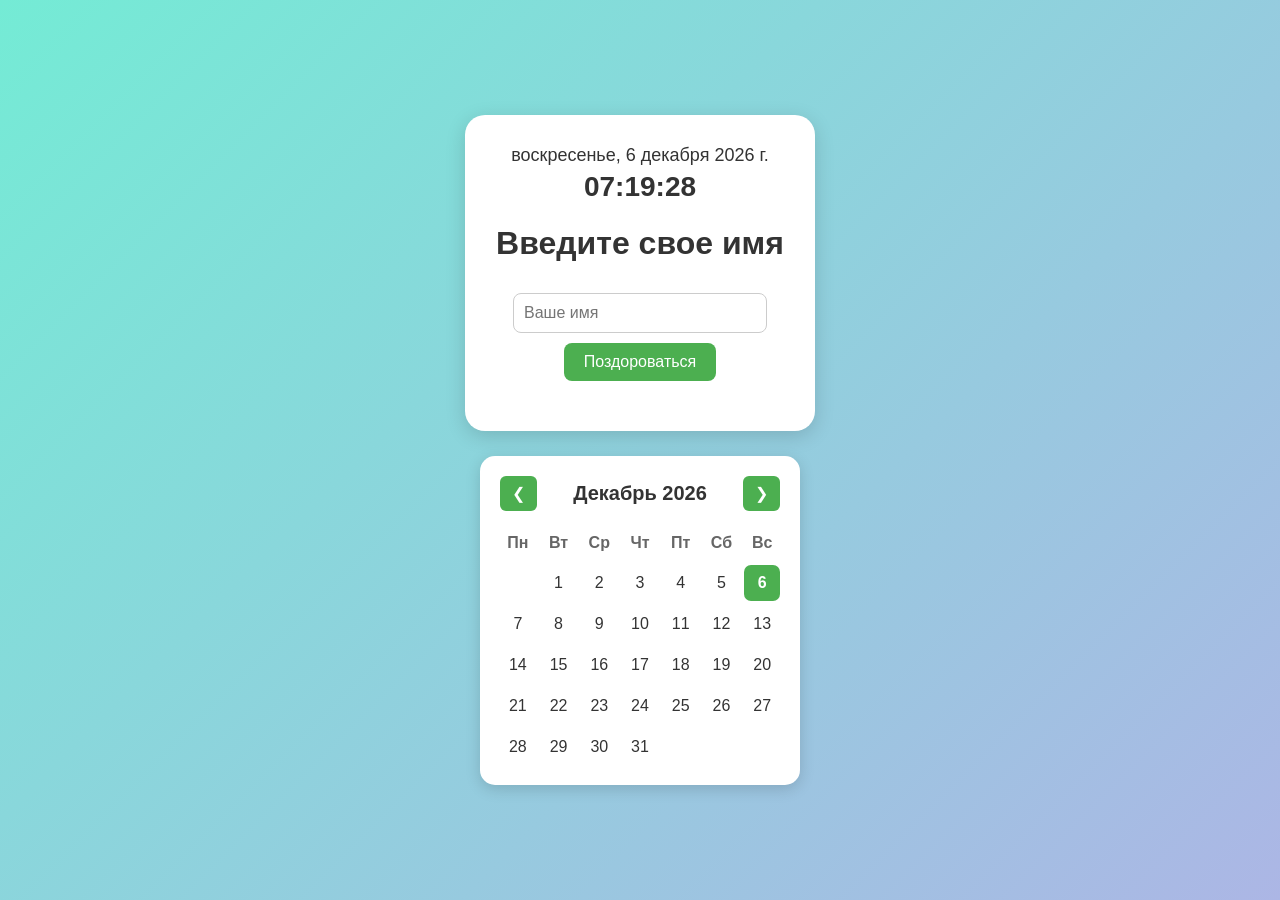
==== index.html @ 7d8c1775 "Add calendar" ====
<!DOCTYPE html>
<html lang="ru">
<head>
    <meta charset="UTF-8">
    <meta name="viewport" content="width=device-width, initial-scale=1.0">
    <title>Моя страница</title>

    <style>
        body {
            margin: 0;
            min-height: 100vh;
            display: flex;
            flex-direction: column;
            justify-content: center;
            align-items: center;
            font-family: Arial, sans-serif;
            background: linear-gradient(135deg, #74ebd5, #ACB6E5);
            color: #333;
            padding: 20px;
            box-sizing: border-box;
        }

        .container {
            text-align: center;
            background: white;
            padding: 30px;
            border-radius: 20px;
            box-shadow: 0 5px 20px rgba(0, 0, 0, 0.15);
            width: 350px;
            max-width: 100%;
            box-sizing: border-box;
        }

        h1 {
            color: #333;
        }

        input {
            padding: 10px;
            font-size: 16px;
            border: 1px solid #ccc;
            border-radius: 8px;
            margin: 10px 0;
            width: 80%;
        }

        button {
            padding: 10px 20px;
            font-size: 16px;
            background: #4CAF50;
            color: white;
            border: none;
            border-radius: 8px;
            cursor: pointer;
        }

        button:hover {
            background: #45a049;
        }

        #greeting {
            margin-top: 20px;
            font-size: 22px;
            color: #4CAF50;
        }

        #date {
            font-size: 18px;
            margin-bottom: 5px;
        }

        #time {
            font-size: 28px;
            font-weight: bold;
            margin-bottom: 20px;
        }

        .calendar {
            background: white;
            color: #333;
            padding: 20px;
            border-radius: 15px;
            width: 320px;
            max-width: 100%;
            box-shadow: 0 4px 15px rgba(0, 0, 0, 0.15);
            margin-top: 25px;
            box-sizing: border-box;
        }

        .calendar-header {
            display: flex;
            justify-content: space-between;
            align-items: center;
            margin-bottom: 15px;
        }

        .calendar-header h2 {
            font-size: 20px;
            margin: 0;
            text-transform: capitalize;
        }

        .calendar-header button {
            background: #4CAF50;
            color: white;
            border: none;
            padding: 8px 12px;
            border-radius: 6px;
            cursor: pointer;
        }

        .calendar-grid {
            display: grid;
            grid-template-columns: repeat(7, 1fr);
            gap: 5px;
            text-align: center;
        }

        .calendar-day {
            padding: 9px 0;
            border-radius: 7px;
        }

        .calendar-weekday {
            font-weight: bold;
            color: #666;
            padding: 8px 0;
        }

        .today {
            background: #4CAF50;
            color: white;
            font-weight: bold;
        }
    </style>
</head>

<body>
    <div class="container">

        <div id="date"></div>
        <div id="time"></div>

        <h1>Введите свое имя</h1>

        <input
            type="text"
            id="nameInput"
            placeholder="Ваше имя"
        >
        
        <br>
        
        <button onclick="sayHello()">
            Поздороваться
        </button>

        <div id="greeting"></div>

    </div>

    <!-- Календарь -->

    <div class="calendar">

        <div class="calendar-header">

            <button onclick="changeMonth(-1)">
                ❮
            </button>

            <h2 id="monthYear"></h2>

            <button onclick="changeMonth(1)">
                ❯
            </button>

        </div>

        <div class="calendar-grid" id="calendar"></div>

    </div>

    <script>
        // Приветствие пользователя
        function sayHello() {
            const name = document.getElementById("nameInput").value;

            if (name.trim() === "") {
                document.getElementById("greeting").textContent =
                    "Пожалуйста, введите свое имя!";
            } else {
                document.getElementById("greeting").textContent =
                    "Привет, " + name + "!";
            }
        }
        // Обновление даты и времени
        function updateDateTime() {
            const now = new Date();

            const date = now.toLocaleDateString("ru-RU", {
                weekday: "long",
                year: "numeric",
                month: "long",
                day: "numeric"
            });

            const time = now.toLocaleTimeString("ru-RU", {
                hour: "2-digit",
                minute: "2-digit",
                second: "2-digit"
            });

            document.getElementById("date").textContent = date;
            document.getElementById("time").textContent = time;
        }

        updateDateTime();
        setInterval(updateDateTime, 1000);

        // Календарь

        let currentMonth = new Date().getMonth();
        let currentYear = new Date().getFullYear();

        function renderCalendar() {
            const calendar = document.getElementById("calendar");
            const monthYear = document.getElementById("monthYear");
            calendar.innerHTML = "";
            const monthNames = [
                "Январь", "Февраль", "Март", "Апрель",
                "Май", "Июнь", "Июль", "Август",
                "Сентябрь", "Октябрь", "Ноябрь", "Декабрь"
            ];
            monthYear.textContent =
                `${monthNames[currentMonth]} ${currentYear}`;
            const weekdays = [
                "Пн", "Вт", "Ср", "Чт", "Пт", "Сб", "Вс"
            ];
            weekdays.forEach(day => {
                const element = document.createElement("div");
                element.textContent = day;
                element.className = "calendar-weekday";
                calendar.appendChild(element);
            });
            const firstDay = new Date(
                currentYear,
                currentMonth,
                1
            );
            const daysInMonth = new Date(
                currentYear,
                currentMonth + 1,
                0
            ).getDate();
            const startDay = (firstDay.getDay() + 6) % 7;
            
            for (let i = 0; i < startDay; i++) {

                calendar.appendChild(
                    document.createElement("div")
                );

            }
            const today = new Date();
            for (let day = 1; day <= daysInMonth; day++) {
                const element = document.createElement("div");
                element.textContent = day;
                element.className = "calendar-day";
                if (
                    day === today.getDate() &&
                    currentMonth === today.getMonth() &&
                    currentYear === today.getFullYear()
                ) {
                    element.classList.add("today");
                }
                calendar.appendChild(element);
            }
        }
        function changeMonth(direction) {
            currentMonth += direction;
            if (currentMonth > 11) {
                currentMonth = 0;
                currentYear++;
            }
            if (currentMonth < 0) {

                currentMonth = 11;
                currentYear--;
            }
            renderCalendar();
        }
        renderCalendar();
    </script>
</body>
</html>
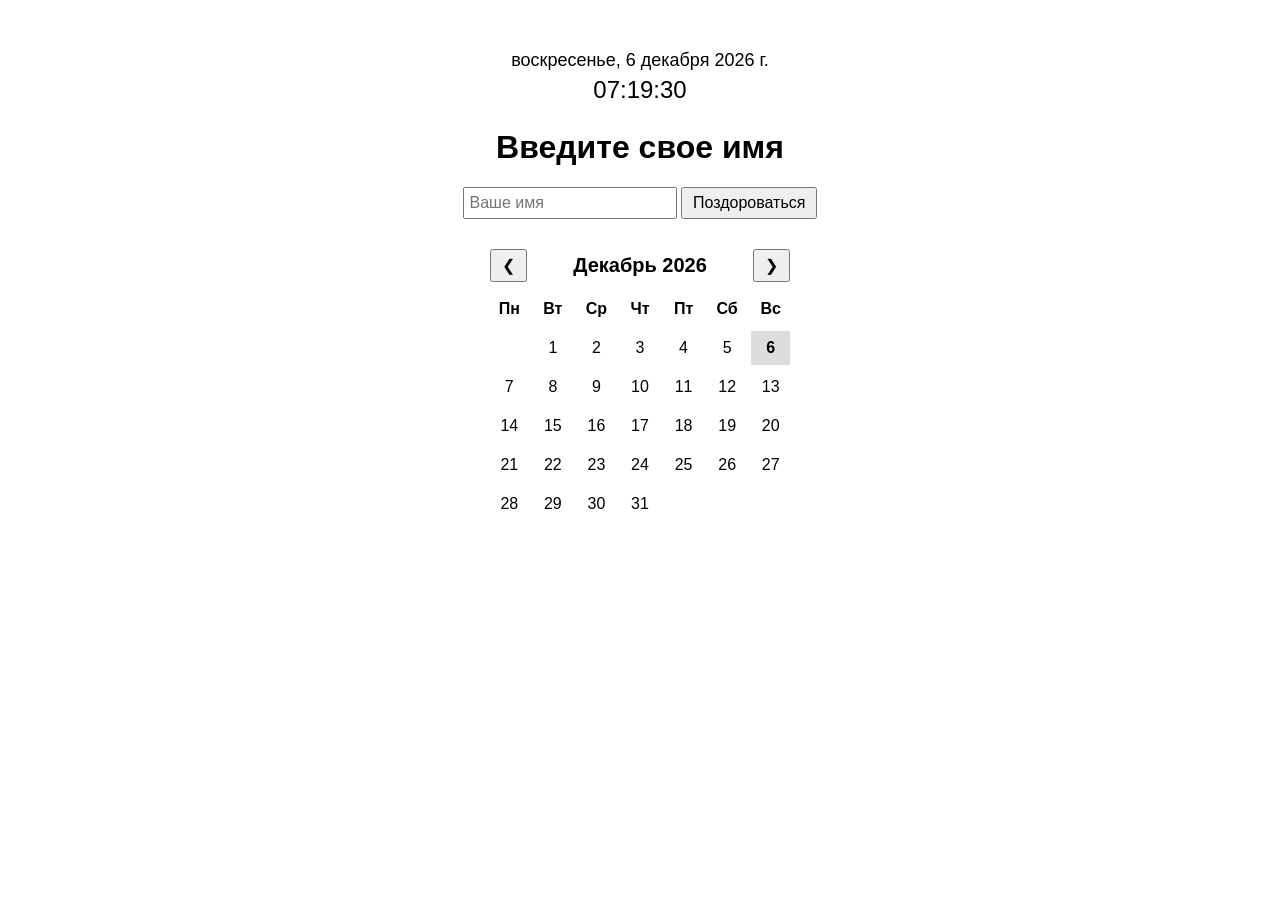
==== commit 38a43677: "Update index.html" ====
--- a/index.html
+++ b/index.html
@@ -1,3 +1,4 @@
+
 <!DOCTYPE html>
 <html lang="ru">
 <head>
@@ -7,181 +8,107 @@
 
     <style>
         body {
-            margin: 0;
-            min-height: 100vh;
-            display: flex;
-            flex-direction: column;
-            justify-content: center;
-            align-items: center;
             font-family: Arial, sans-serif;
-            background: linear-gradient(135deg, #74ebd5, #ACB6E5);
-            color: #333;
-            padding: 20px;
-            box-sizing: border-box;
-        }
-
-        .container {
             text-align: center;
-            background: white;
-            padding: 30px;
-            border-radius: 20px;
-            box-shadow: 0 5px 20px rgba(0, 0, 0, 0.15);
-            width: 350px;
-            max-width: 100%;
-            box-sizing: border-box;
-        }
-
-        h1 {
-            color: #333;
+            margin-top: 50px;
         }
 
         input {
-            padding: 10px;
+            padding: 5px;
             font-size: 16px;
-            border: 1px solid #ccc;
-            border-radius: 8px;
-            margin: 10px 0;
-            width: 80%;
         }
 
         button {
-            padding: 10px 20px;
+            padding: 5px 10px;
             font-size: 16px;
-            background: #4CAF50;
-            color: white;
-            border: none;
-            border-radius: 8px;
             cursor: pointer;
-        }
-
-        button:hover {
-            background: #45a049;
         }
 
         #greeting {
             margin-top: 20px;
-            font-size: 22px;
-            color: #4CAF50;
+            font-size: 20px;
         }
 
         #date {
             font-size: 18px;
-            margin-bottom: 5px;
         }
 
         #time {
-            font-size: 28px;
-            font-weight: bold;
-            margin-bottom: 20px;
-        }
-
+            font-size: 24px;
+            margin-top: 5px;
+            margin-bottom: 25px;
+        }
+
+        /* Календарь */
         .calendar {
-            background: white;
-            color: #333;
-            padding: 20px;
-            border-radius: 15px;
-            width: 320px;
-            max-width: 100%;
-            box-shadow: 0 4px 15px rgba(0, 0, 0, 0.15);
-            margin-top: 25px;
-            box-sizing: border-box;
+            width: 300px;
+            margin: 30px auto;
         }
 
         .calendar-header {
             display: flex;
             justify-content: space-between;
             align-items: center;
-            margin-bottom: 15px;
+            margin-bottom: 10px;
         }
 
         .calendar-header h2 {
             font-size: 20px;
             margin: 0;
-            text-transform: capitalize;
-        }
-
-        .calendar-header button {
-            background: #4CAF50;
-            color: white;
-            border: none;
-            padding: 8px 12px;
-            border-radius: 6px;
-            cursor: pointer;
         }
 
         .calendar-grid {
             display: grid;
             grid-template-columns: repeat(7, 1fr);
             gap: 5px;
-            text-align: center;
-        }
-
-        .calendar-day {
-            padding: 9px 0;
-            border-radius: 7px;
+        }
+
+        .calendar-day,
+        .calendar-weekday {
+            padding: 8px 0;
         }
 
         .calendar-weekday {
             font-weight: bold;
-            color: #666;
-            padding: 8px 0;
         }
 
         .today {
-            background: #4CAF50;
-            color: white;
+            background-color: #ddd;
             font-weight: bold;
         }
     </style>
 </head>
-
 <body>
-    <div class="container">
-
-        <div id="date"></div>
-        <div id="time"></div>
-
-        <h1>Введите свое имя</h1>
-
-        <input
-            type="text"
-            id="nameInput"
-            placeholder="Ваше имя"
-        >
-        
-        <br>
-        
-        <button onclick="sayHello()">
-            Поздороваться
-        </button>
-
-        <div id="greeting"></div>
-
+
+    <!-- Дата и время -->
+    <div id="date"></div>
+    <div id="time"></div>
+
+    <!-- Приветствие -->
+    <h1>Введите свое имя</h1>
+
+    <input
+        type="text"
+        id="nameInput"
+        placeholder="Ваше имя"
+    >
+
+    <button onclick="sayHello()">
+        Поздороваться
+    </button>
+    <div id="greeting"></div>
+
+    <!-- Календарь -->
+    <div class="calendar">
+        <div class="calendar-header">
+            <button onclick="changeMonth(-1)">❮</button>
+            <h2 id="monthYear"></h2>
+            <button onclick="changeMonth(1)">❯</button>
+        </div>
+        <div class="calendar-grid" id="calendar"></div>
     </div>
-
-    <!-- Календарь -->
-
-    <div class="calendar">
-
-        <div class="calendar-header">
-
-            <button onclick="changeMonth(-1)">
-                ❮
-            </button>
-
-            <h2 id="monthYear"></h2>
-
-            <button onclick="changeMonth(1)">
-                ❯
-            </button>
-
-        </div>
-
-        <div class="calendar-grid" id="calendar"></div>
-
-    </div>
-
     <script>
+
         // Приветствие пользователя
         function sayHello() {
             const name = document.getElementById("nameInput").value;
@@ -194,75 +121,79 @@
                     "Привет, " + name + "!";
             }
         }
+
         // Обновление даты и времени
         function updateDateTime() {
             const now = new Date();
-
             const date = now.toLocaleDateString("ru-RU", {
                 weekday: "long",
                 year: "numeric",
                 month: "long",
                 day: "numeric"
             });
-
             const time = now.toLocaleTimeString("ru-RU", {
                 hour: "2-digit",
                 minute: "2-digit",
                 second: "2-digit"
             });
-
             document.getElementById("date").textContent = date;
             document.getElementById("time").textContent = time;
         }
-
         updateDateTime();
         setInterval(updateDateTime, 1000);
 
         // Календарь
-
         let currentMonth = new Date().getMonth();
         let currentYear = new Date().getFullYear();
 
         function renderCalendar() {
             const calendar = document.getElementById("calendar");
             const monthYear = document.getElementById("monthYear");
+
             calendar.innerHTML = "";
+
             const monthNames = [
                 "Январь", "Февраль", "Март", "Апрель",
                 "Май", "Июнь", "Июль", "Август",
                 "Сентябрь", "Октябрь", "Ноябрь", "Декабрь"
             ];
+
             monthYear.textContent =
                 `${monthNames[currentMonth]} ${currentYear}`;
+
             const weekdays = [
                 "Пн", "Вт", "Ср", "Чт", "Пт", "Сб", "Вс"
             ];
+
             weekdays.forEach(day => {
                 const element = document.createElement("div");
                 element.textContent = day;
                 element.className = "calendar-weekday";
                 calendar.appendChild(element);
             });
+
             const firstDay = new Date(
                 currentYear,
                 currentMonth,
                 1
             );
+
             const daysInMonth = new Date(
                 currentYear,
                 currentMonth + 1,
                 0
             ).getDate();
+
             const startDay = (firstDay.getDay() + 6) % 7;
-            
+
             for (let i = 0; i < startDay; i++) {
-
                 calendar.appendChild(
                     document.createElement("div")
                 );
-
-            }
+            }
+
             const today = new Date();
+
             for (let day = 1; day <= daysInMonth; day++) {
                 const element = document.createElement("div");
                 element.textContent = day;
@@ -277,6 +208,8 @@
                 calendar.appendChild(element);
             }
         }
+
+        // Переключение месяцев
         function changeMonth(direction) {
             currentMonth += direction;
             if (currentMonth > 11) {
@@ -284,14 +217,13 @@
                 currentYear++;
             }
             if (currentMonth < 0) {
-
                 currentMonth = 11;
                 currentYear--;
             }
             renderCalendar();
         }
+
         renderCalendar();
     </script>
 </body>
 </html>
-
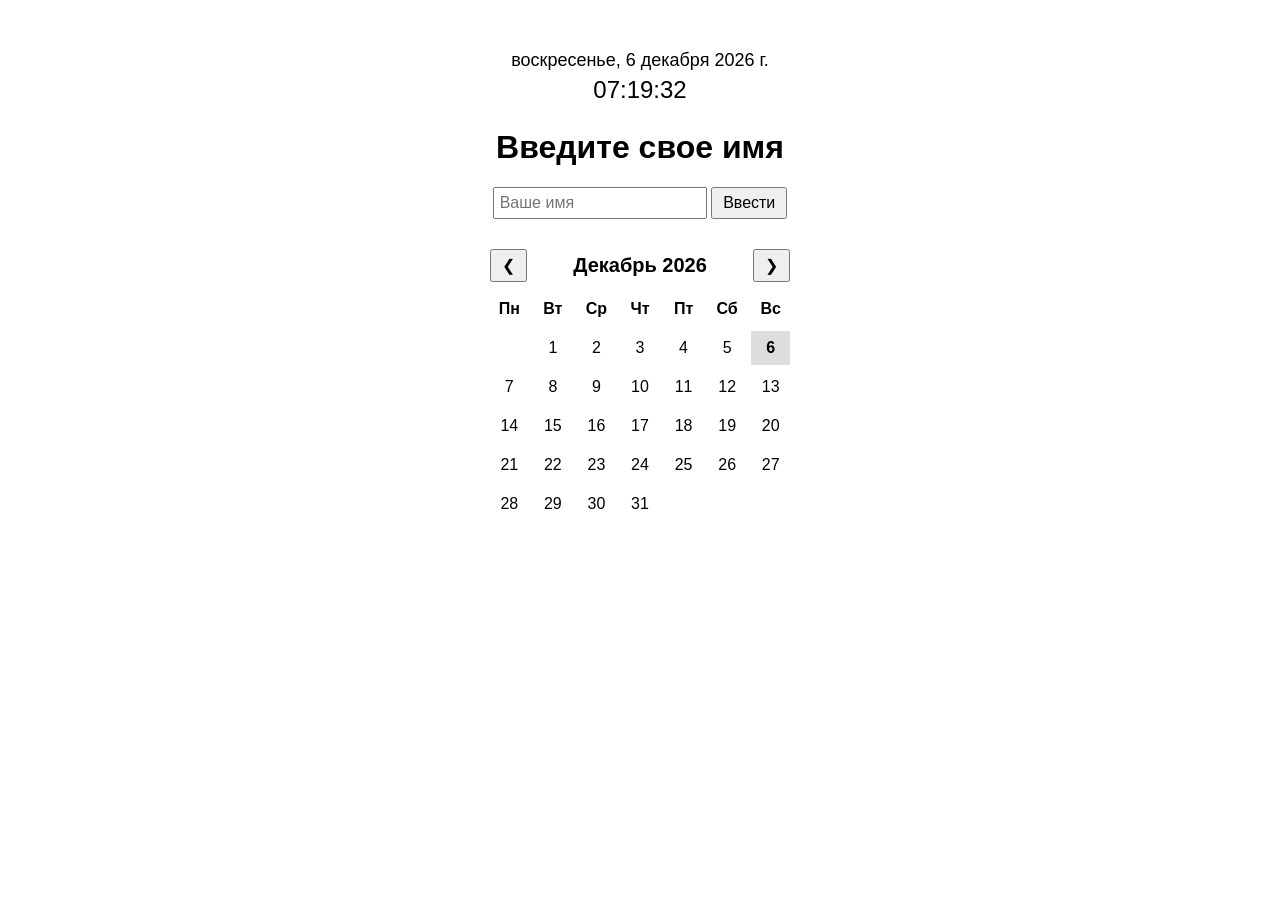
==== commit e8f242b3: "Update index.html" ====
--- a/index.html
+++ b/index.html
@@ -94,7 +94,7 @@
     >
 
     <button onclick="sayHello()">
-        Поздороваться
+        Ввести
     </button>
     <div id="greeting"></div>
 
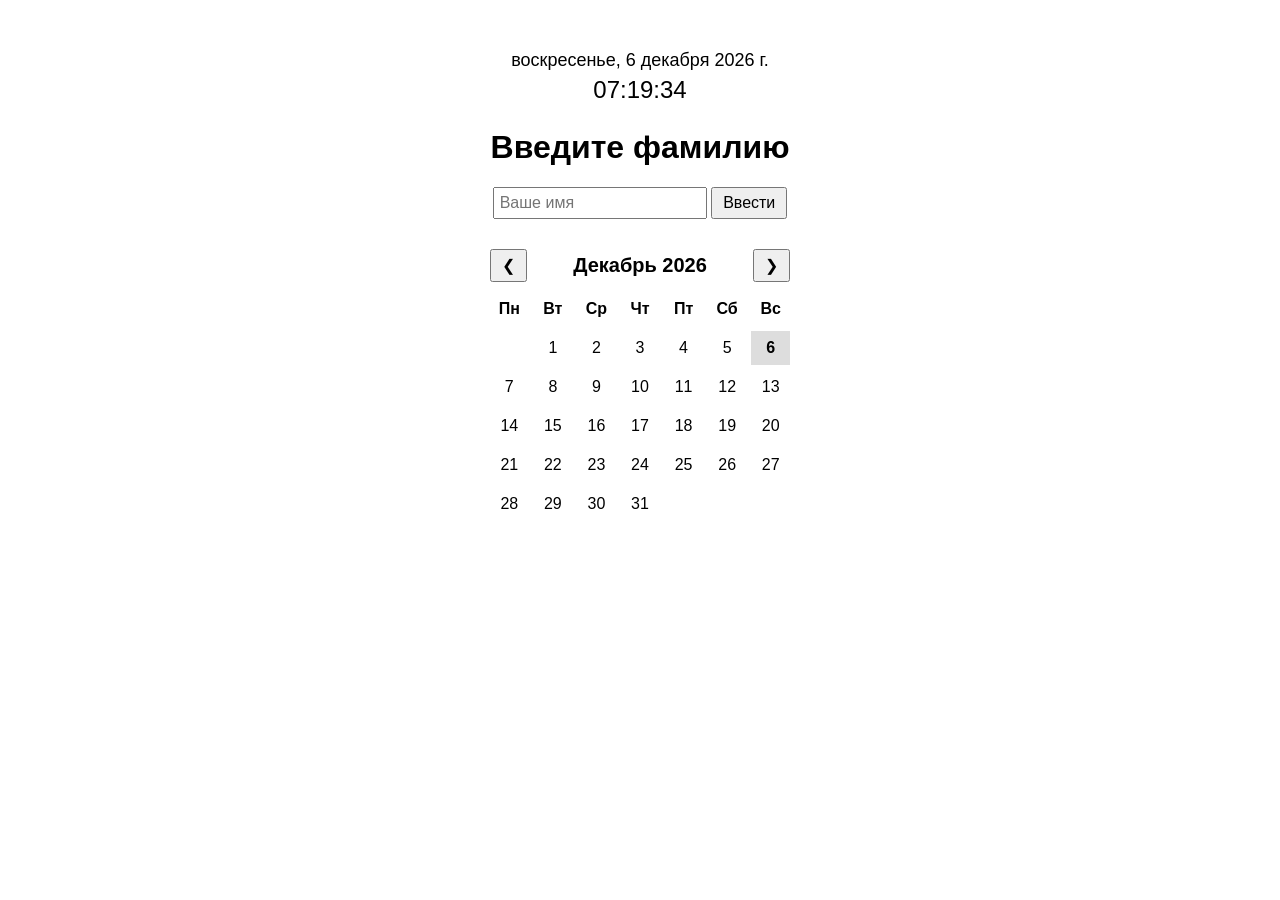
==== commit e4a238da: "Update index.html" ====
--- a/index.html
+++ b/index.html
@@ -85,7 +85,7 @@
     <div id="time"></div>
 
     <!-- Приветствие -->
-    <h1>Введите свое имя</h1>
+    <h1>Введите фамилию</h1>
 
     <input
         type="text"
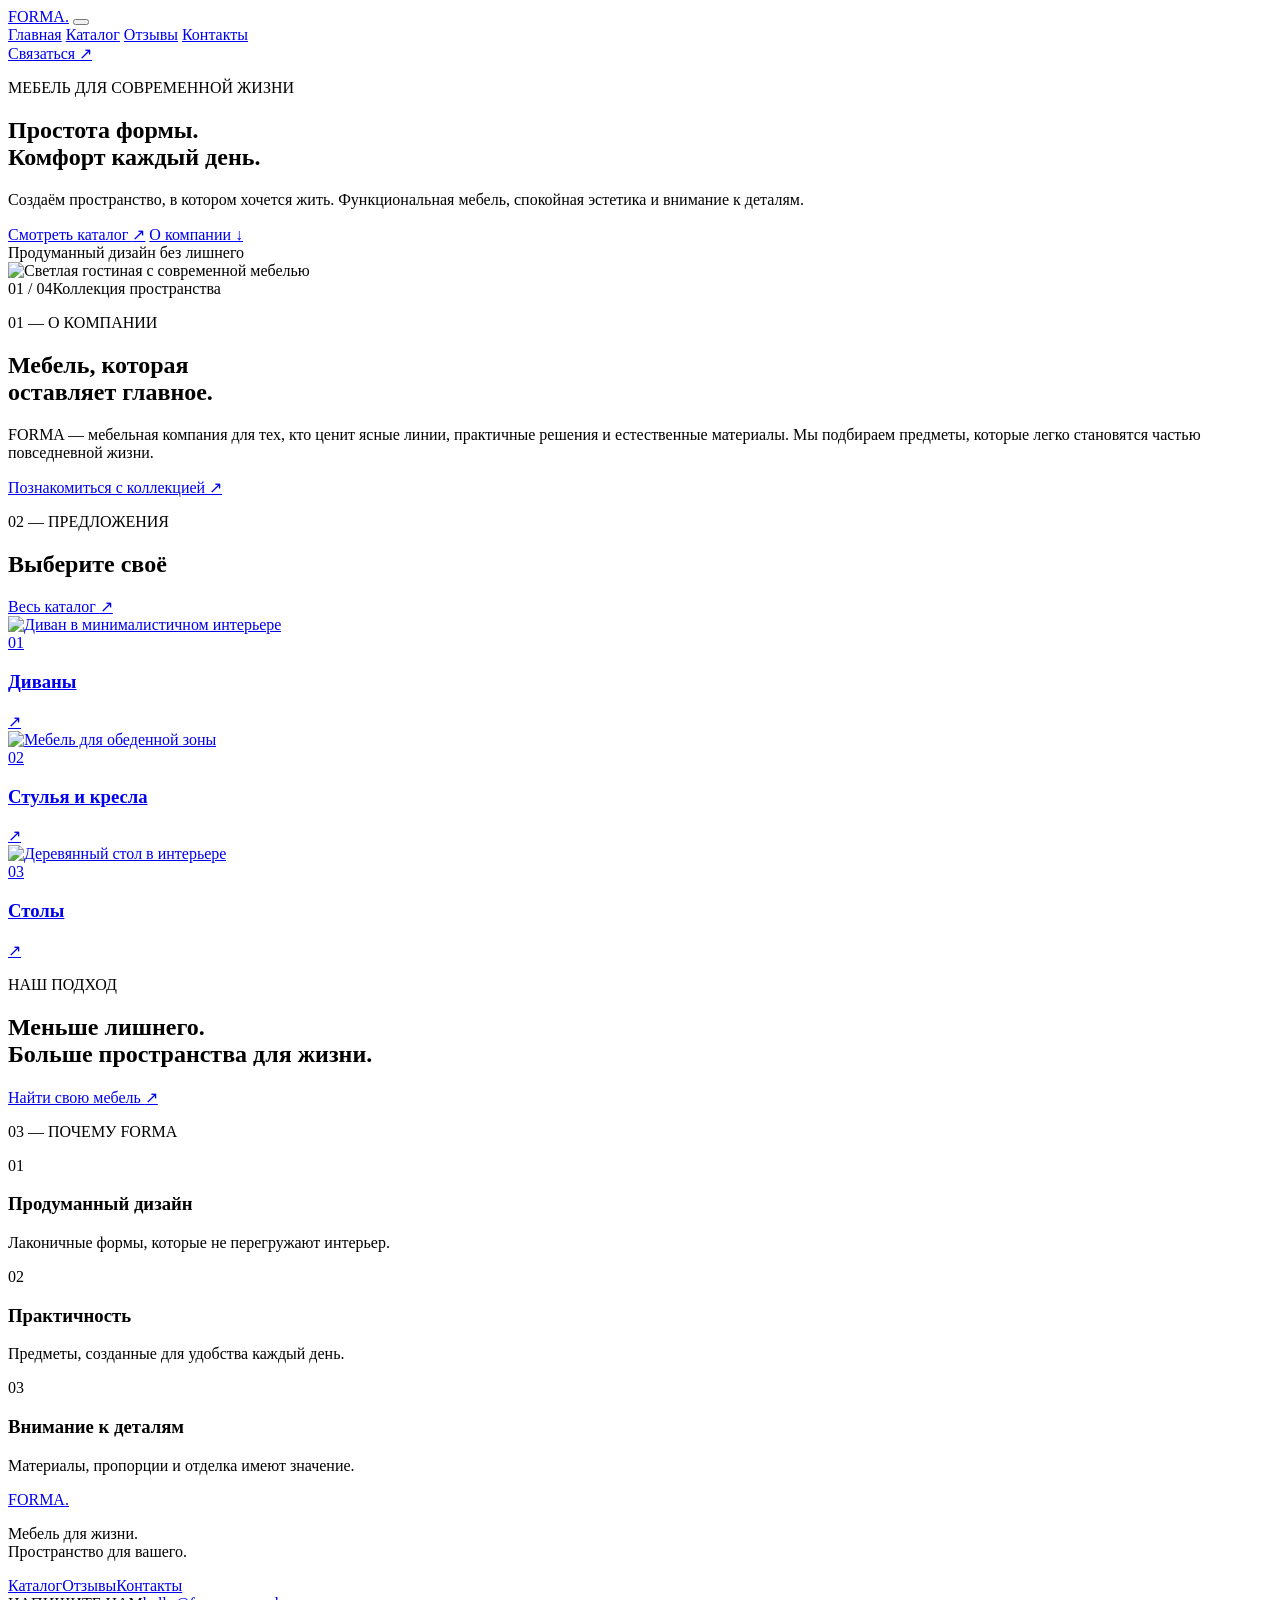
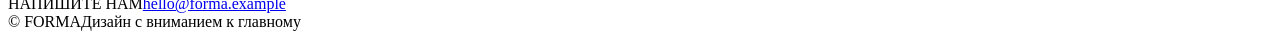
==== commit 347db9b2: "Pages + README" ====
--- a/index.html
+++ b/index.html
@@ -1,229 +1,117 @@
-
-<!DOCTYPE html>
-<html lang="ru">
-<head>
-    <meta charset="UTF-8">
-    <meta name="viewport" content="width=device-width, initial-scale=1.0">
-    <title>Моя страница</title>
-
-    <style>
-        body {
-            font-family: Arial, sans-serif;
-            text-align: center;
-            margin-top: 50px;
-        }
-
-        input {
-            padding: 5px;
-            font-size: 16px;
-        }
-
-        button {
-            padding: 5px 10px;
-            font-size: 16px;
-            cursor: pointer;
-        }
-
-        #greeting {
-            margin-top: 20px;
-            font-size: 20px;
-        }
-
-        #date {
-            font-size: 18px;
-        }
-
-        #time {
-            font-size: 24px;
-            margin-top: 5px;
-            margin-bottom: 25px;
-        }
-
-        /* Календарь */
-        .calendar {
-            width: 300px;
-            margin: 30px auto;
-        }
-
-        .calendar-header {
-            display: flex;
-            justify-content: space-between;
-            align-items: center;
-            margin-bottom: 10px;
-        }
-
-        .calendar-header h2 {
-            font-size: 20px;
-            margin: 0;
-        }
-
-        .calendar-grid {
-            display: grid;
-            grid-template-columns: repeat(7, 1fr);
-            gap: 5px;
-        }
-
-        .calendar-day,
-        .calendar-weekday {
-            padding: 8px 0;
-        }
-
-        .calendar-weekday {
-            font-weight: bold;
-        }
-
-        .today {
-            background-color: #ddd;
-            font-weight: bold;
-        }
-    </style>
-</head>
-<body>
-
-    <!-- Дата и время -->
-    <div id="date"></div>
-    <div id="time"></div>
-
-    <!-- Приветствие -->
-    <h1>Введите фамилию</h1>
-
-    <input
-        type="text"
-        id="nameInput"
-        placeholder="Ваше имя"
-    >
-
-    <button onclick="sayHello()">
-        Ввести
-    </button>
-    <div id="greeting"></div>
-
-    <!-- Календарь -->
-    <div class="calendar">
-        <div class="calendar-header">
-            <button onclick="changeMonth(-1)">❮</button>
-            <h2 id="monthYear"></h2>
-            <button onclick="changeMonth(1)">❯</button>
-        </div>
-        <div class="calendar-grid" id="calendar"></div>
-    </div>
-    <script>
-
-        // Приветствие пользователя
-        function sayHello() {
-            const name = document.getElementById("nameInput").value;
-
-            if (name.trim() === "") {
-                document.getElementById("greeting").textContent =
-                    "Пожалуйста, введите свое имя!";
-            } else {
-                document.getElementById("greeting").textContent =
-                    "Привет, " + name + "!";
-            }
-        }
-
-        // Обновление даты и времени
-        function updateDateTime() {
-            const now = new Date();
-            const date = now.toLocaleDateString("ru-RU", {
-                weekday: "long",
-                year: "numeric",
-                month: "long",
-                day: "numeric"
-            });
-            const time = now.toLocaleTimeString("ru-RU", {
-                hour: "2-digit",
-                minute: "2-digit",
-                second: "2-digit"
-            });
-            document.getElementById("date").textContent = date;
-            document.getElementById("time").textContent = time;
-        }
-        updateDateTime();
-        setInterval(updateDateTime, 1000);
-
-        // Календарь
-        let currentMonth = new Date().getMonth();
-        let currentYear = new Date().getFullYear();
-
-        function renderCalendar() {
-            const calendar = document.getElementById("calendar");
-            const monthYear = document.getElementById("monthYear");
-
-            calendar.innerHTML = "";
-
-            const monthNames = [
-                "Январь", "Февраль", "Март", "Апрель",
-                "Май", "Июнь", "Июль", "Август",
-                "Сентябрь", "Октябрь", "Ноябрь", "Декабрь"
-            ];
-
-            monthYear.textContent =
-                `${monthNames[currentMonth]} ${currentYear}`;
-
-            const weekdays = [
-                "Пн", "Вт", "Ср", "Чт", "Пт", "Сб", "Вс"
-            ];
-
-            weekdays.forEach(day => {
-                const element = document.createElement("div");
-                element.textContent = day;
-                element.className = "calendar-weekday";
-                calendar.appendChild(element);
-            });
-
-            const firstDay = new Date(
-                currentYear,
-                currentMonth,
-                1
-            );
-
-            const daysInMonth = new Date(
-                currentYear,
-                currentMonth + 1,
-                0
-            ).getDate();
-
-            const startDay = (firstDay.getDay() + 6) % 7;
-
-            for (let i = 0; i < startDay; i++) {
-                calendar.appendChild(
-                    document.createElement("div")
-                );
-            }
-
-            const today = new Date();
-
-            for (let day = 1; day <= daysInMonth; day++) {
-                const element = document.createElement("div");
-                element.textContent = day;
-                element.className = "calendar-day";
-                if (
-                    day === today.getDate() &&
-                    currentMonth === today.getMonth() &&
-                    currentYear === today.getFullYear()
-                ) {
-                    element.classList.add("today");
-                }
-                calendar.appendChild(element);
-            }
-        }
-
-        // Переключение месяцев
-        function changeMonth(direction) {
-            currentMonth += direction;
-            if (currentMonth > 11) {
-                currentMonth = 0;
-                currentYear++;
-            }
-            if (currentMonth < 0) {
-                currentMonth = 11;
-                currentYear--;
-            }
-            renderCalendar();
-        }
-
-        renderCalendar();
-    </script>
-</body>
-</html>
+<!DOCTYPE html>
+<html lang="ru">
+<head>
+  <meta charset="UTF-8">
+  <meta name="viewport" content="width=device-width, initial-scale=1.0">
+  <meta name="description" content="FORMA — современная мебель с лаконичным дизайном для повседневной жизни.">
+  <title>FORMA — мебель для жизни</title>
+  <link rel="preconnect" href="https://fonts.googleapis.com">
+  <link rel="preconnect" href="https://fonts.gstatic.com" crossorigin>
+  <link href="https://fonts.googleapis.com/css2?family=Manrope:wght@400;500;600;700;800&display=swap" rel="stylesheet">
+  <link rel="stylesheet" href="css/style.css">
+  <script src="js/script.js" defer></script>
+</head>
+<body>
+  <header class="site-header">
+    <div class="container header-inner">
+      <a class="logo" href="index.html" aria-label="FORMA — главная">FORMA<span>.</span></a>
+      <button class="menu-toggle" type="button" aria-label="Открыть меню" aria-expanded="false">
+        <span></span><span></span>
+      </button>
+      <nav class="main-nav" aria-label="Главная навигация">
+        <a href="index.html" aria-current="page">Главная</a>
+        <a href="catalog.html">Каталог</a>
+        <a href="reviews.html">Отзывы</a>
+        <a href="contacts.html">Контакты</a>
+      </nav>
+      <a class="header-link" href="contacts.html">Связаться <span aria-hidden="true">↗</span></a>
+    </div>
+  </header>
+
+  <main>
+    <section class="hero">
+      <div class="container hero-grid">
+        <div class="hero-copy">
+          <p class="eyebrow">МЕБЕЛЬ ДЛЯ СОВРЕМЕННОЙ ЖИЗНИ</p>
+          <h1>Простота формы.<br><span>Комфорт каждый день.</span></h1>
+          <p class="lead">Создаём пространство, в котором хочется жить. Функциональная мебель, спокойная эстетика и внимание к деталям.</p>
+          <div class="hero-actions">
+            <a class="button button-dark" href="catalog.html">Смотреть каталог <span aria-hidden="true">↗</span></a>
+            <a class="text-link" href="#about">О компании <span aria-hidden="true">↓</span></a>
+          </div>
+          <div class="hero-note"><span class="note-line"></span> Продуманный дизайн без лишнего</div>
+        </div>
+        <div class="hero-image-wrap">
+          <img class="hero-image" src="https://images.unsplash.com/photo-1600210492486-724fe5c67fb0?auto=format&fit=crop&w=1400&q=85" alt="Светлая гостиная с современной мебелью">
+          <div class="image-caption"><span>01 / 04</span><span>Коллекция пространства</span></div>
+        </div>
+      </div>
+    </section>
+
+    <section class="intro-section section-space" id="about">
+      <div class="container intro-grid">
+        <p class="eyebrow">01 — О КОМПАНИИ</p>
+        <div>
+          <h2 class="section-heading">Мебель, которая<br>оставляет <span>главное.</span></h2>
+          <div class="intro-bottom">
+            <p>FORMA — мебельная компания для тех, кто ценит ясные линии, практичные решения и естественные материалы. Мы подбираем предметы, которые легко становятся частью повседневной жизни.</p>
+            <a class="text-link" href="catalog.html">Познакомиться с коллекцией <span aria-hidden="true">↗</span></a>
+          </div>
+        </div>
+      </div>
+    </section>
+
+    <section class="categories-section section-space">
+      <div class="container">
+        <div class="section-topline">
+          <div><p class="eyebrow">02 — ПРЕДЛОЖЕНИЯ</p><h2 class="section-heading">Выберите своё</h2></div>
+          <a class="text-link" href="catalog.html">Весь каталог <span aria-hidden="true">↗</span></a>
+        </div>
+        <div class="category-grid">
+          <a class="category-card" href="catalog.html?category=sofas">
+            <img src="https://images.unsplash.com/photo-1555041469-a586c61ea9bc?auto=format&fit=crop&w=900&q=80" alt="Диван в минималистичном интерьере">
+            <div><span>01</span><h3>Диваны</h3><span class="category-arrow">↗</span></div>
+          </a>
+          <a class="category-card" href="catalog.html?category=chairs">
+            <img src="https://images.unsplash.com/photo-1505693416388-ac5ce068fe85?auto=format&fit=crop&w=900&q=80" alt="Мебель для обеденной зоны">
+            <div><span>02</span><h3>Стулья и кресла</h3><span class="category-arrow">↗</span></div>
+          </a>
+          <a class="category-card" href="catalog.html?category=tables">
+            <img src="https://images.unsplash.com/photo-1499933374294-4584851497cc?auto=format&fit=crop&w=900&q=80" alt="Деревянный стол в интерьере">
+            <div><span>03</span><h3>Столы</h3><span class="category-arrow">↗</span></div>
+          </a>
+        </div>
+      </div>
+    </section>
+
+    <section class="statement-section">
+      <div class="container statement-inner">
+        <p class="eyebrow">НАШ ПОДХОД</p>
+        <h2>Меньше лишнего.<br><span>Больше пространства для жизни.</span></h2>
+        <a class="button button-light" href="catalog.html">Найти свою мебель <span aria-hidden="true">↗</span></a>
+      </div>
+    </section>
+
+    <section class="values-section section-space">
+      <div class="container">
+        <p class="eyebrow">03 — ПОЧЕМУ FORMA</p>
+        <div class="values-grid">
+          <article class="value-item"><span>01</span><h3>Продуманный дизайн</h3><p>Лаконичные формы, которые не перегружают интерьер.</p></article>
+          <article class="value-item"><span>02</span><h3>Практичность</h3><p>Предметы, созданные для удобства каждый день.</p></article>
+          <article class="value-item"><span>03</span><h3>Внимание к деталям</h3><p>Материалы, пропорции и отделка имеют значение.</p></article>
+        </div>
+      </div>
+    </section>
+  </main>
+
+  <footer class="site-footer">
+    <div class="container footer-main">
+      <a class="logo logo-light" href="index.html">FORMA<span>.</span></a>
+      <p>Мебель для жизни.<br>Пространство для вашего.</p>
+      <div class="footer-nav"><a href="catalog.html">Каталог</a><a href="reviews.html">Отзывы</a><a href="contacts.html">Контакты</a></div>
+      <div class="footer-contact"><span>НАПИШИТЕ НАМ</span><a href="mailto:hello@forma.example">hello@forma.example</a></div>
+    </div>
+    <div class="container footer-bottom"><span>© <span data-year></span> FORMA</span><span>Дизайн с вниманием к главному</span></div>
+  </footer>
+</body>
+</html>
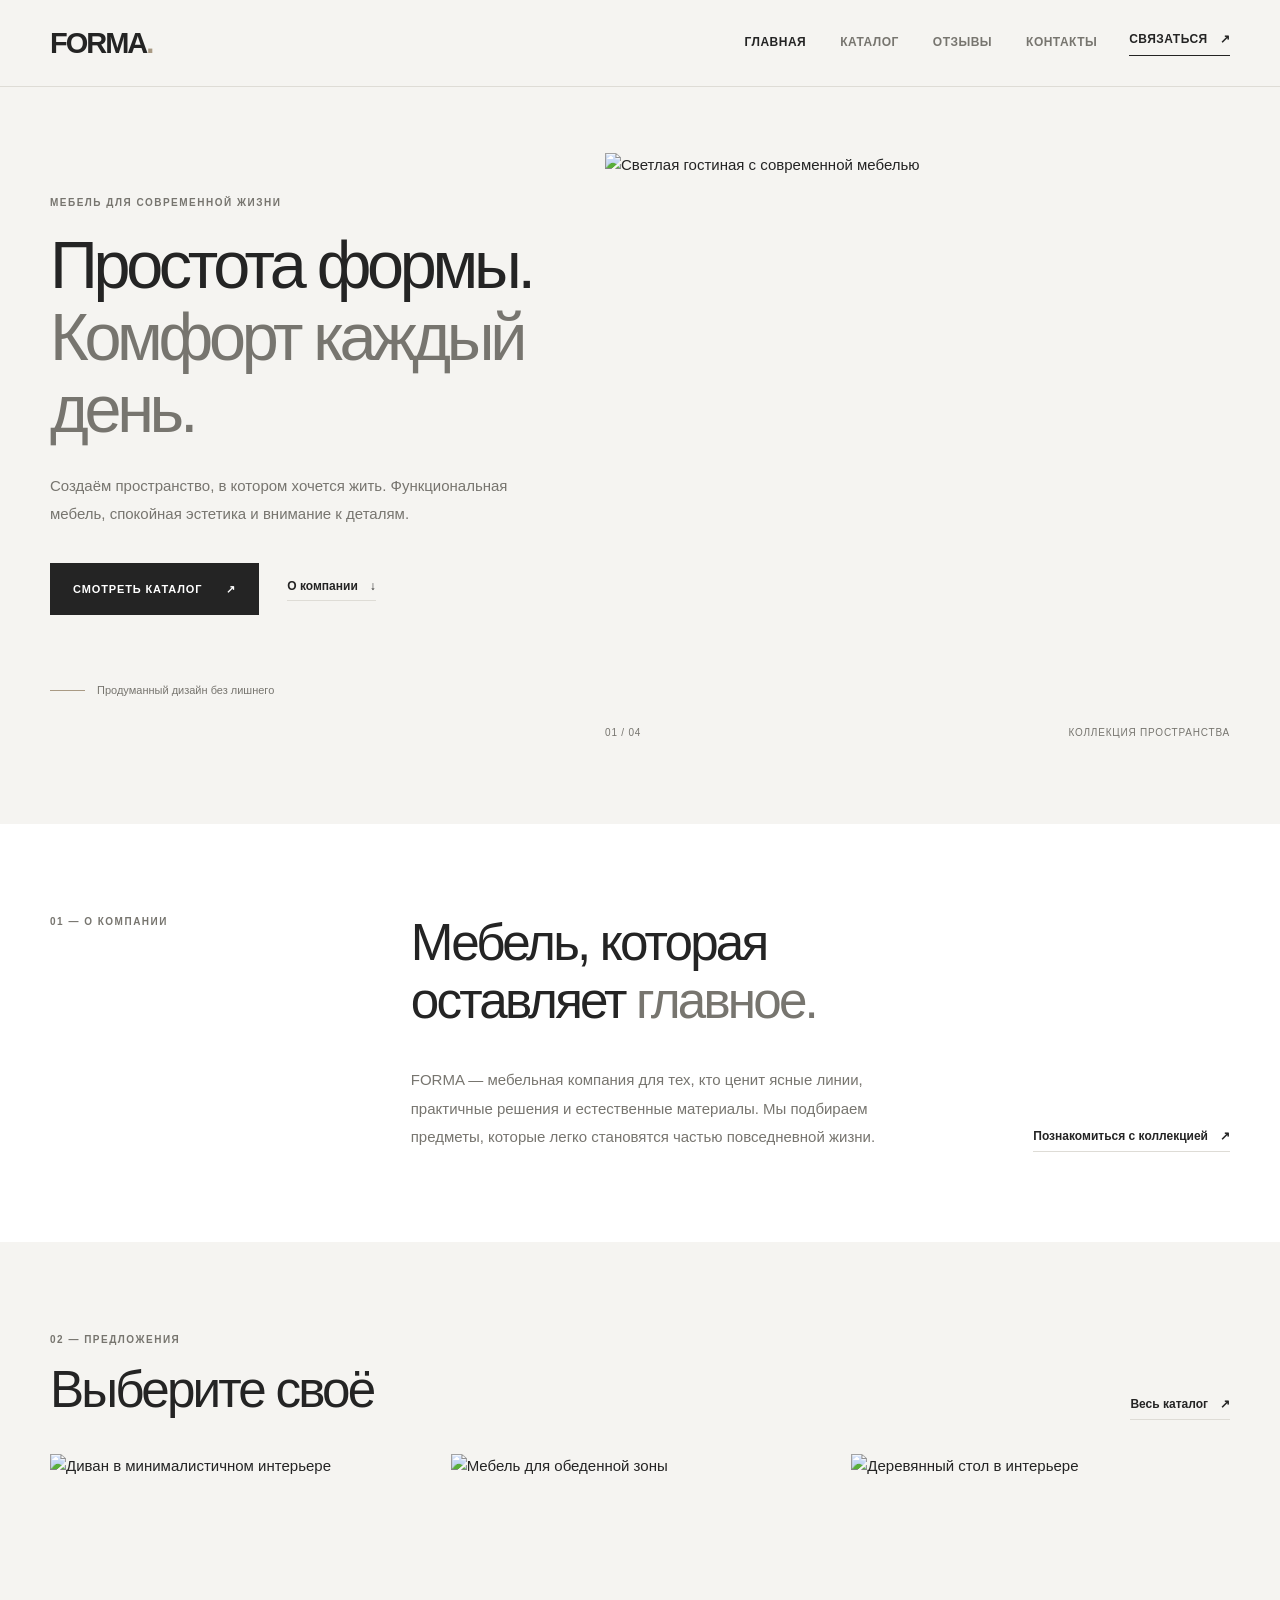
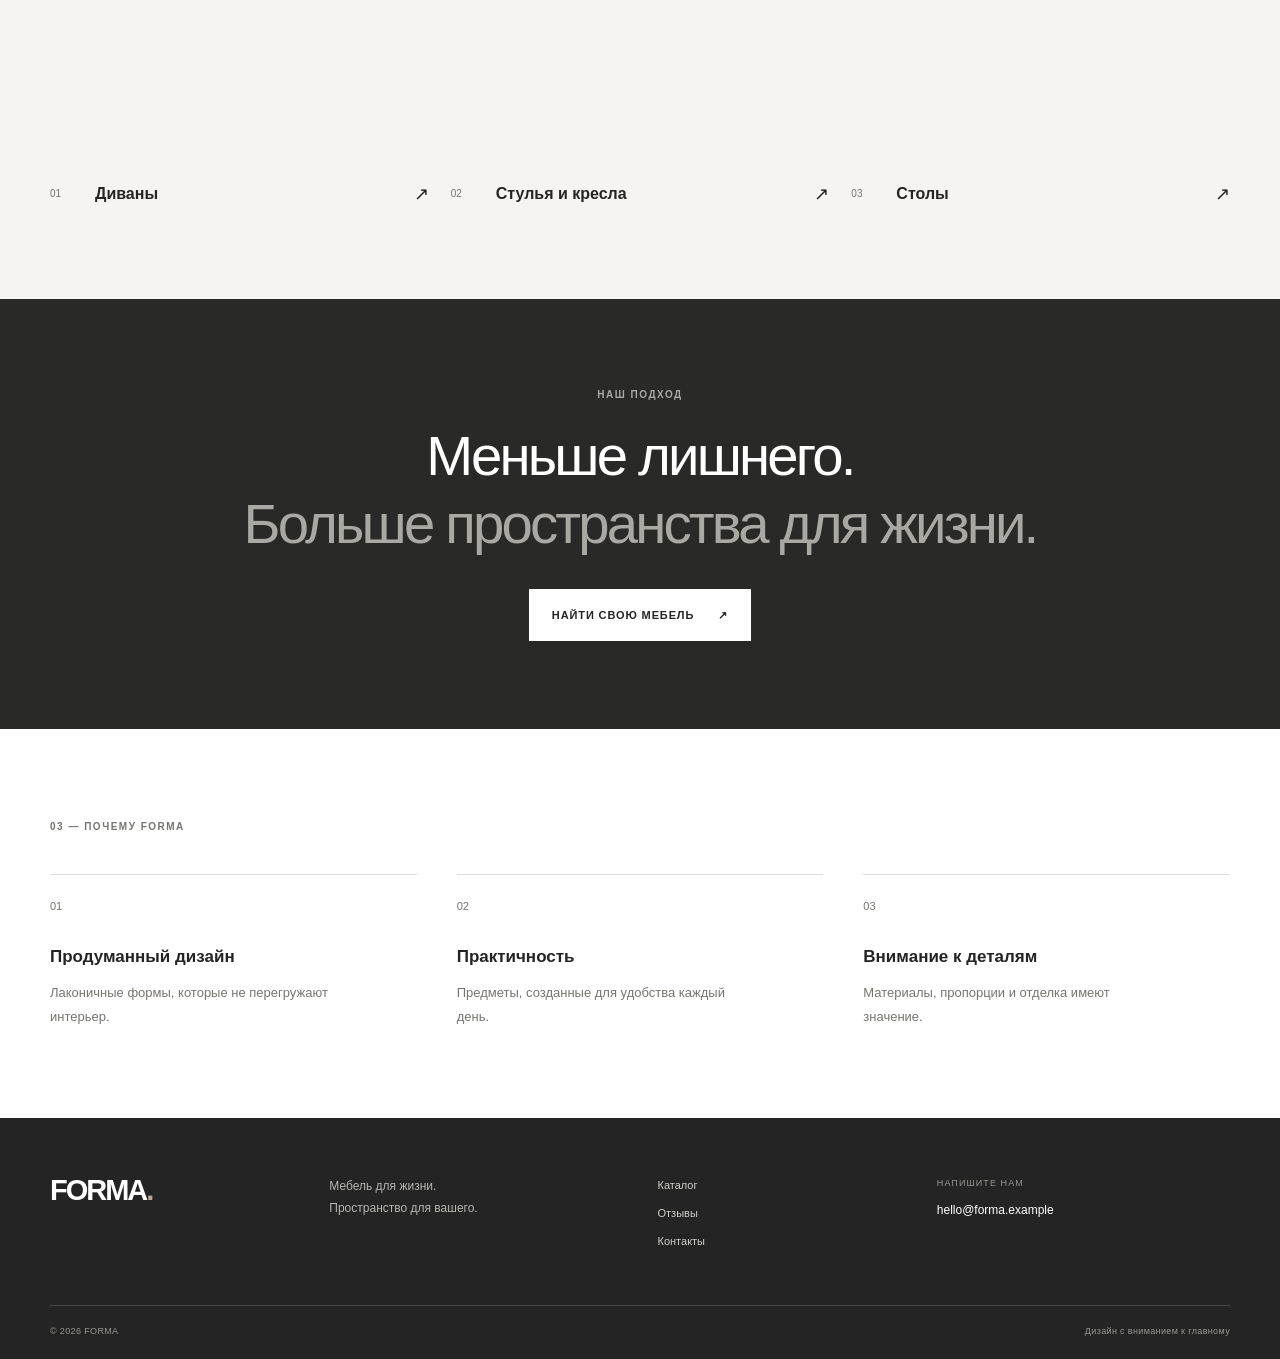
==== commit fec32149: "New image for chairs" ====
--- a/index.html
+++ b/index.html
@@ -73,7 +73,7 @@
             <div><span>01</span><h3>Диваны</h3><span class="category-arrow">↗</span></div>
           </a>
           <a class="category-card" href="catalog.html?category=chairs">
-            <img src="https://images.unsplash.com/photo-1505693416388-ac5ce068fe85?auto=format&fit=crop&w=900&q=80" alt="Мебель для обеденной зоны">
+            <img src="https://i.pinimg.com/474x/62/36/07/6236075446bdbb3fc1965d1c386c4b1d.jpg?nii=t" alt="Мебель для обеденной зоны">
             <div><span>02</span><h3>Стулья и кресла</h3><span class="category-arrow">↗</span></div>
           </a>
           <a class="category-card" href="catalog.html?category=tables">
--- a/css/style.css
+++ b/css/style.css
@@ -0,0 +1,325 @@
+/* FORMA — единые стили для всех страниц */
+
+:root {
+  --color-bg: #f5f4f1;
+  --color-paper: #ffffff;
+  --color-text: #242424;
+  --color-muted: #77756f;
+  --color-line: #dedcd6;
+  --color-dark: #242424;
+  --color-accent: #a99a84;
+  --container: 1180px;
+}
+
+* { box-sizing: border-box; }
+
+html { scroll-behavior: smooth; }
+
+body {
+  margin: 0;
+  background: var(--color-bg);
+  color: var(--color-text);
+  font-family: "Manrope", Arial, sans-serif;
+  font-size: 15px;
+  line-height: 1.65;
+}
+
+img { display: block; max-width: 100%; }
+
+a { color: inherit; text-decoration: none; }
+
+button, input, textarea { font: inherit; }
+
+button, a { -webkit-tap-highlight-color: transparent; }
+
+.container {
+  width: min(var(--container), calc(100% - 64px));
+  margin-inline: auto;
+}
+
+.site-header {
+  position: relative;
+  z-index: 10;
+  background: var(--color-bg);
+  border-bottom: 1px solid var(--color-line);
+}
+
+.header-inner {
+  min-height: 86px;
+  display: flex;
+  align-items: center;
+  justify-content: space-between;
+  gap: 32px;
+}
+
+.logo {
+  font-size: 29px;
+  line-height: 1;
+  font-weight: 800;
+  letter-spacing: -2px;
+}
+
+.logo span { color: var(--color-accent); }
+
+.main-nav {
+  display: flex;
+  align-items: center;
+  gap: 34px;
+  margin-left: auto;
+}
+
+.main-nav a, .header-link {
+  font-size: 12px;
+  font-weight: 700;
+  letter-spacing: .04em;
+  text-transform: uppercase;
+}
+
+.main-nav a {
+  color: var(--color-muted);
+  transition: color .2s ease;
+}
+
+.main-nav a:hover, .main-nav a[aria-current="page"] { color: var(--color-text); }
+
+.header-link { border-bottom: 1px solid var(--color-text); padding-bottom: 5px; }
+.header-link span { margin-left: 8px; }
+
+.menu-toggle { display: none; }
+
+.hero { padding: 66px 0 82px; }
+
+.hero-grid {
+  display: grid;
+  grid-template-columns: .88fr 1.12fr;
+  align-items: center;
+  gap: 64px;
+}
+
+.eyebrow {
+  margin: 0 0 20px;
+  color: var(--color-muted);
+  font-size: 10px;
+  font-weight: 800;
+  letter-spacing: .15em;
+  line-height: 1.5;
+}
+
+.hero h1, .page-title {
+  margin: 0;
+  font-size: clamp(42px, 5.2vw, 70px);
+  line-height: 1.08;
+  font-weight: 500;
+  letter-spacing: -.065em;
+}
+
+.hero h1 span, .page-title span, .section-heading span { color: var(--color-muted); }
+
+.lead, .page-lead {
+  max-width: 470px;
+  margin: 26px 0 0;
+  color: var(--color-muted);
+  font-size: 15px;
+  line-height: 1.9;
+}
+
+.hero-actions { display: flex; align-items: center; gap: 28px; margin-top: 34px; }
+
+.button {
+  display: inline-flex;
+  min-height: 52px;
+  align-items: center;
+  justify-content: center;
+  gap: 24px;
+  padding: 0 22px;
+  border: 1px solid transparent;
+  font-size: 11px;
+  font-weight: 800;
+  letter-spacing: .08em;
+  text-transform: uppercase;
+  cursor: pointer;
+  transition: background .2s ease, color .2s ease;
+}
+
+.button-dark { background: var(--color-dark); color: #fff; }
+.button-dark:hover { background: #4a4946; }
+.button-light { background: #fff; color: var(--color-dark); }
+.button-light:hover { background: #e8e6e1; }
+
+.text-link {
+  display: inline-flex;
+  align-items: center;
+  gap: 12px;
+  padding-bottom: 4px;
+  border-bottom: 1px solid var(--color-line);
+  font-size: 12px;
+  font-weight: 700;
+}
+
+.hero-note {
+  display: flex;
+  align-items: center;
+  gap: 12px;
+  margin-top: 66px;
+  color: var(--color-muted);
+  font-size: 11px;
+}
+
+.note-line { width: 35px; height: 1px; background: var(--color-accent); }
+
+.hero-image-wrap { min-width: 0; }
+.hero-image { width: 100%; height: 560px; object-fit: cover; }
+.image-caption { display: flex; justify-content: space-between; padding-top: 12px; color: var(--color-muted); font-size: 10px; letter-spacing: .08em; text-transform: uppercase; }
+
+.section-space { padding: 90px 0; }
+
+.intro-section { background: var(--color-paper); }
+.intro-grid { display: grid; grid-template-columns: .55fr 1.45fr; gap: 50px; }
+.section-heading { margin: 0; font-size: clamp(34px, 4vw, 54px); line-height: 1.15; font-weight: 500; letter-spacing: -.055em; }
+.intro-bottom { display: flex; justify-content: space-between; align-items: end; gap: 45px; margin-top: 35px; }
+.intro-bottom p { max-width: 510px; margin: 0; color: var(--color-muted); line-height: 1.9; }
+.intro-bottom .text-link { flex: 0 0 auto; }
+
+.section-topline { display: flex; justify-content: space-between; align-items: end; gap: 30px; margin-bottom: 34px; }
+.section-topline .eyebrow { margin-bottom: 14px; }
+
+.category-grid { display: grid; grid-template-columns: repeat(3, 1fr); gap: 22px; }
+.category-card { display: block; min-width: 0; }
+.category-card img { width: 100%; height: 310px; object-fit: cover; transition: opacity .25s ease; }
+.category-card:hover img { opacity: .88; }
+.category-card > div { display: grid; grid-template-columns: 35px 1fr auto; align-items: center; gap: 10px; padding-top: 16px; }
+.category-card > div > span:first-child { color: var(--color-muted); font-size: 10px; }
+.category-card h3 { margin: 0; font-size: 16px; font-weight: 600; }
+.category-arrow { font-size: 18px; }
+
+.statement-section { padding: 88px 0; background: #292927; color: #fff; }
+.statement-inner { text-align: center; }
+.statement-inner .eyebrow { color: #aaa8a2; }
+.statement-inner h2 { margin: 0 auto 32px; font-size: clamp(34px, 4.4vw, 58px); line-height: 1.2; font-weight: 500; letter-spacing: -.05em; }
+.statement-inner h2 span { color: #aaa8a2; }
+
+.values-section { background: var(--color-paper); }
+.values-grid { display: grid; grid-template-columns: repeat(3, 1fr); gap: 40px; margin-top: 40px; }
+.value-item { border-top: 1px solid var(--color-line); padding-top: 18px; }
+.value-item > span { color: var(--color-muted); font-size: 11px; }
+.value-item h3 { margin: 25px 0 10px; font-size: 17px; font-weight: 600; }
+.value-item p { max-width: 290px; margin: 0; color: var(--color-muted); font-size: 13px; line-height: 1.8; }
+
+.page-hero { padding: 86px 0 70px; border-bottom: 1px solid var(--color-line); }
+.page-hero .eyebrow { margin-bottom: 22px; }
+.page-lead { max-width: 560px; }
+
+.catalog-section { padding-top: 54px; }
+.catalog-toolbar { display: flex; justify-content: space-between; align-items: center; gap: 24px; margin-bottom: 32px; }
+.filter-list { display: flex; flex-wrap: wrap; gap: 8px; }
+.filter-button { padding: 9px 15px; border: 1px solid var(--color-line); background: transparent; color: var(--color-muted); font-size: 11px; cursor: pointer; }
+.filter-button:hover, .filter-button.is-active { background: var(--color-dark); border-color: var(--color-dark); color: #fff; }
+.search-box { display: flex; align-items: center; gap: 10px; width: 230px; border-bottom: 1px solid var(--color-line); }
+.search-box input { width: 100%; padding: 9px 0; border: 0; outline: 0; background: transparent; font-size: 12px; }
+.search-box span { font-size: 20px; }
+.product-grid { display: grid; grid-template-columns: repeat(3, 1fr); gap: 42px 22px; }
+.product-card { min-width: 0; }
+.product-image-wrap { position: relative; overflow: hidden; background: #e9e7e2; }
+.product-image { width: 100%; height: 300px; object-fit: cover; transition: transform .35s ease; }
+.product-card:hover .product-image { transform: scale(1.035); }
+.product-category { position: absolute; top: 14px; left: 14px; padding: 6px 9px; background: rgba(255,255,255,.9); color: var(--color-text); font-size: 9px; font-weight: 700; letter-spacing: .08em; text-transform: uppercase; }
+.product-info { display: flex; justify-content: space-between; align-items: start; gap: 12px; padding-top: 14px; }
+.product-info h3 { margin: 0; font-size: 15px; font-weight: 600; }
+.product-info p { margin: 5px 0 0; color: var(--color-muted); font-size: 11px; }
+.product-price { white-space: nowrap; font-size: 13px; font-weight: 700; }
+.empty-state { padding: 45px 0; color: var(--color-muted); text-align: center; }
+.catalog-note { margin: 36px 0 0; color: var(--color-muted); font-size: 11px; line-height: 1.7; }
+
+.reviews-section { padding-top: 58px; }
+.reviews-grid { display: grid; grid-template-columns: repeat(3, 1fr); gap: 20px; }
+.review-card { display: flex; flex-direction: column; min-height: 330px; padding: 26px; background: var(--color-paper); }
+.review-top { display: flex; justify-content: space-between; align-items: center; gap: 10px; }
+.review-stars { color: #8d806d; letter-spacing: .12em; font-size: 13px; }
+.review-date { color: var(--color-muted); font-size: 8px; letter-spacing: .08em; }
+.review-card blockquote { flex: 1; margin: 34px 0; font-size: 16px; line-height: 1.8; }
+.review-author { display: flex; align-items: center; gap: 12px; border-top: 1px solid var(--color-line); padding-top: 17px; }
+.author-mark { display: grid; width: 36px; height: 36px; place-items: center; background: #e9e6df; border-radius: 50%; font-weight: 700; }
+.review-author div { display: grid; gap: 2px; }
+.review-author strong { font-size: 12px; }
+.review-author div span { color: var(--color-muted); font-size: 10px; }
+
+.contacts-section { background: var(--color-paper); }
+.contacts-grid { display: grid; grid-template-columns: .8fr 1.2fr; gap: 100px; }
+.contact-details { display: grid; align-content: start; gap: 34px; }
+.contact-item { border-bottom: 1px solid var(--color-line); padding-bottom: 20px; }
+.contact-item .eyebrow { margin-bottom: 8px; }
+.contact-item a, .contact-item p { margin: 0; font-size: 17px; font-weight: 600; }
+.contact-form-wrap h2 { margin: 0 0 25px; font-size: 30px; font-weight: 500; letter-spacing: -.04em; }
+.contact-form { display: grid; gap: 18px; }
+.contact-form label { display: grid; gap: 8px; font-size: 11px; font-weight: 700; }
+.contact-form input, .contact-form textarea { width: 100%; padding: 13px 0; border: 0; border-bottom: 1px solid var(--color-line); border-radius: 0; outline: 0; background: transparent; font-size: 13px; resize: vertical; }
+.contact-form input:focus, .contact-form textarea:focus { border-color: var(--color-text); }
+.contact-form .button { justify-self: start; }
+.form-note, .form-status { margin: 0; color: var(--color-muted); font-size: 10px; line-height: 1.7; }
+.form-status { color: var(--color-text); }
+
+.site-footer { padding: 58px 0 20px; background: #242424; color: #fff; }
+.footer-main { display: grid; grid-template-columns: 1fr 1.2fr 1fr 1.2fr; gap: 35px; padding-bottom: 55px; }
+.logo-light { align-self: start; }
+.logo-light span { color: #b7a991; }
+.footer-main > p { margin: 0; color: #b7b5b0; font-size: 12px; line-height: 1.8; }
+.footer-nav { display: grid; gap: 10px; justify-items: start; }
+.footer-nav a { color: #d0cfca; font-size: 11px; }
+.footer-contact { display: grid; align-content: start; gap: 10px; }
+.footer-contact span { color: #999791; font-size: 9px; letter-spacing: .12em; }
+.footer-contact a { font-size: 12px; }
+.footer-bottom { display: flex; justify-content: space-between; gap: 20px; border-top: 1px solid #454545; padding-top: 18px; color: #999791; font-size: 9px; letter-spacing: .04em; }
+
+.visually-hidden { position: absolute; width: 1px; height: 1px; padding: 0; margin: -1px; overflow: hidden; clip: rect(0,0,0,0); white-space: nowrap; border: 0; }
+
+@media (max-width: 900px) {
+  .hero-grid { gap: 35px; }
+  .hero-image { height: 460px; }
+  .main-nav { gap: 18px; }
+  .contacts-grid { gap: 50px; }
+  .product-image { height: 250px; }
+}
+
+@media (max-width: 700px) {
+  .container { width: min(100% - 36px, var(--container)); }
+  .header-inner { min-height: 72px; gap: 15px; }
+  .logo { font-size: 26px; }
+  .menu-toggle { display: grid; gap: 6px; width: 38px; height: 38px; place-content: center; margin-left: auto; border: 0; background: transparent; cursor: pointer; }
+  .menu-toggle span { display: block; width: 22px; height: 1px; background: var(--color-text); }
+  .main-nav { display: none; position: absolute; top: 71px; left: 0; right: 0; padding: 20px 18px 24px; background: var(--color-bg); border-bottom: 1px solid var(--color-line); }
+  .main-nav.is-open { display: grid; gap: 18px; }
+  .header-link { display: none; }
+  .hero { padding: 45px 0 58px; }
+  .hero-grid { grid-template-columns: 1fr; gap: 35px; }
+  .hero h1, .page-title { font-size: clamp(40px, 12vw, 58px); }
+  .hero-image { height: 360px; }
+  .hero-note { margin-top: 38px; }
+  .section-space { padding: 62px 0; }
+  .intro-grid { grid-template-columns: 1fr; gap: 18px; }
+  .intro-bottom { display: grid; gap: 22px; margin-top: 24px; }
+  .section-topline { align-items: start; flex-direction: column; }
+  .category-grid, .values-grid, .reviews-grid { grid-template-columns: 1fr; }
+  .category-card img { height: 280px; }
+  .values-grid { gap: 28px; }
+  .statement-section { padding: 65px 0; }
+  .page-hero { padding: 60px 0 50px; }
+  .catalog-toolbar { align-items: stretch; flex-direction: column; }
+  .filter-list { gap: 6px; }
+  .filter-button { padding: 8px 10px; }
+  .search-box { width: 100%; }
+  .product-grid { grid-template-columns: repeat(2, minmax(0, 1fr)); gap: 28px 12px; }
+  .product-image { height: 210px; }
+  .product-info { display: grid; gap: 5px; }
+  .reviews-grid { gap: 14px; }
+  .review-card { min-height: 280px; }
+  .contacts-grid { grid-template-columns: 1fr; gap: 55px; }
+  .footer-main { grid-template-columns: 1fr 1fr; gap: 30px 20px; }
+}
+
+@media (max-width: 420px) {
+  .product-grid { grid-template-columns: 1fr; }
+  .product-image { height: 280px; }
+  .hero-actions { align-items: start; flex-direction: column; gap: 20px; }
+  .footer-main { grid-template-columns: 1fr; }
+  .footer-bottom { flex-direction: column; gap: 8px; }
+}
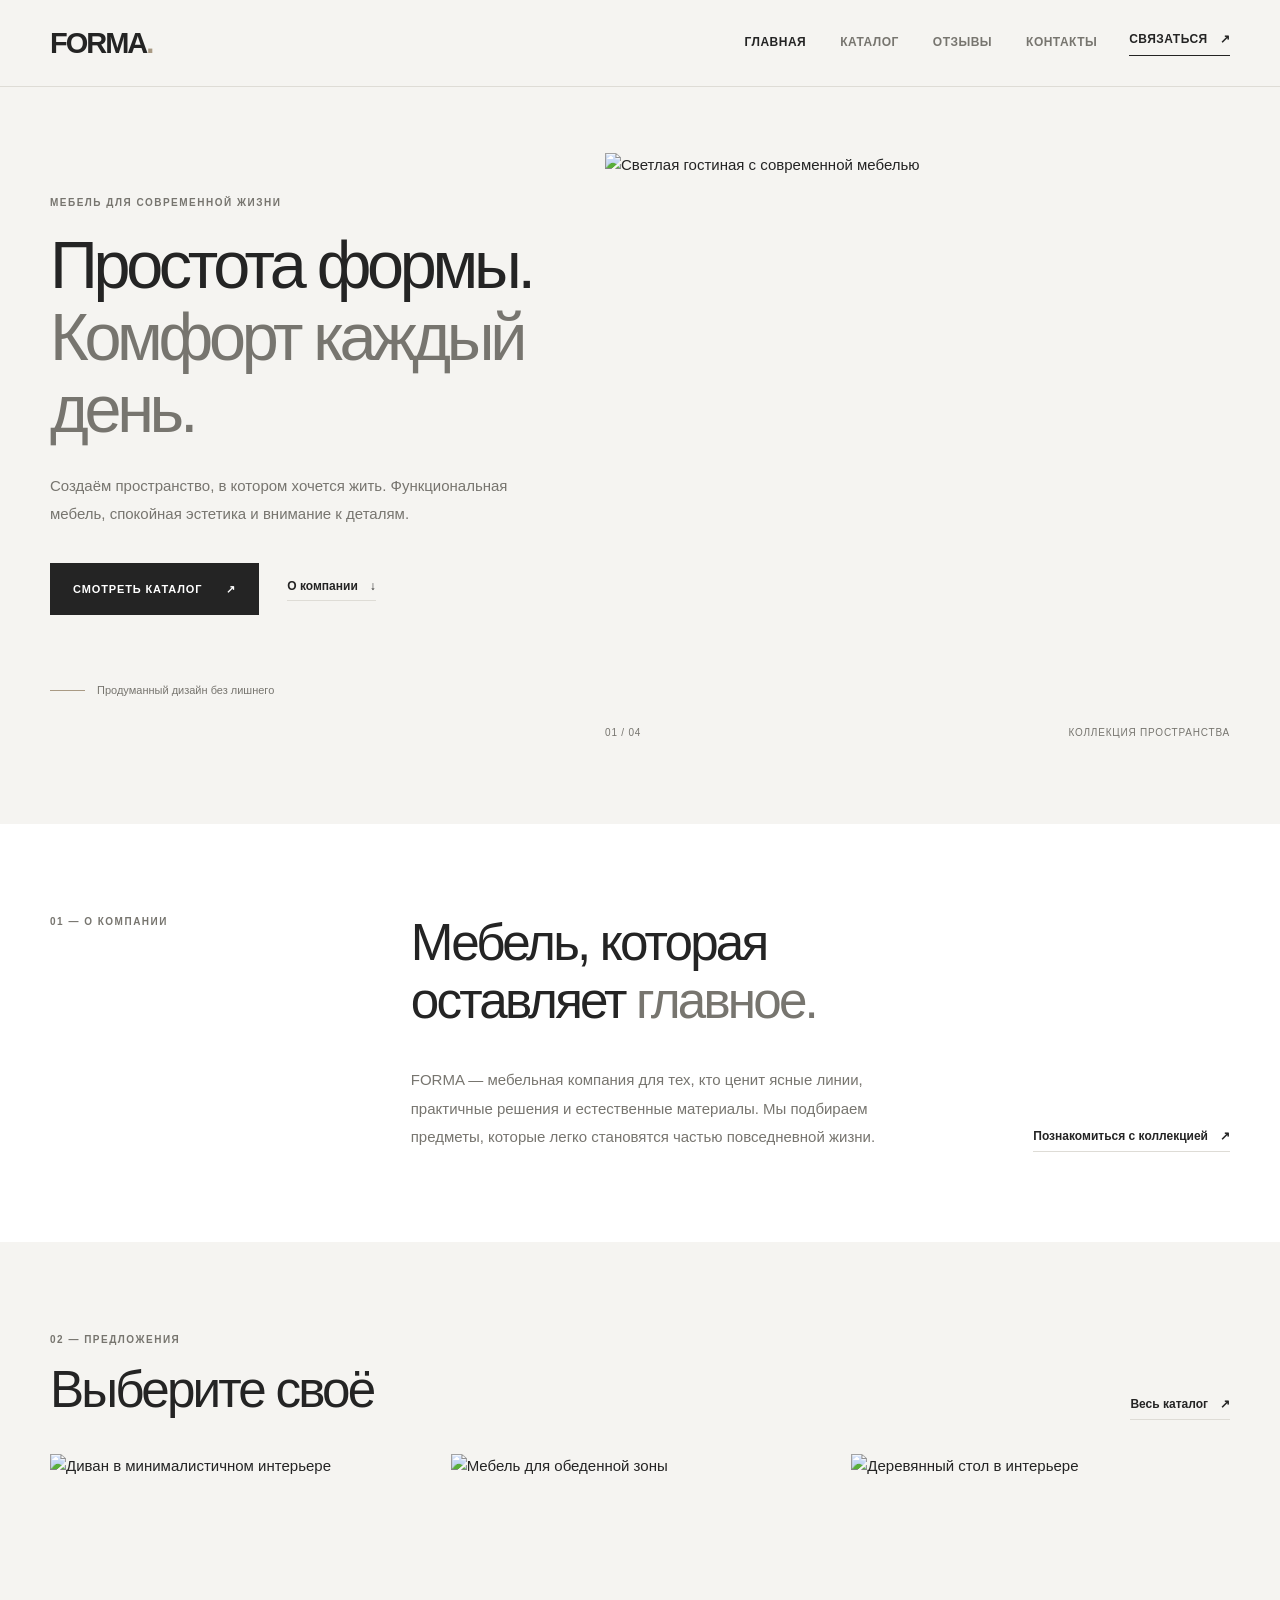
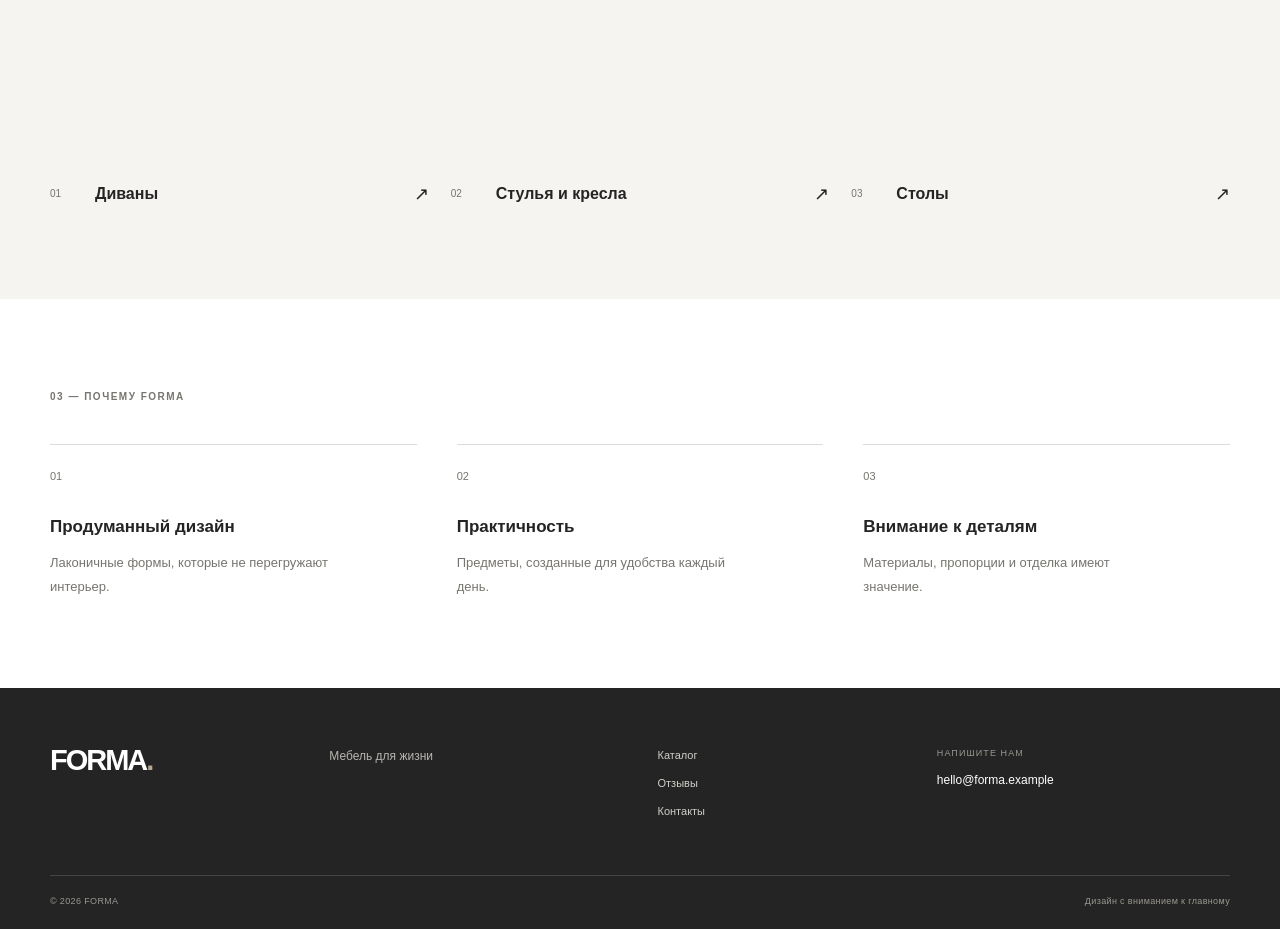
==== commit 08d84913: "Update index.html" ====
--- a/index.html
+++ b/index.html
@@ -69,7 +69,7 @@
         </div>
         <div class="category-grid">
           <a class="category-card" href="catalog.html?category=sofas">
-            <img src="https://images.unsplash.com/photo-1555041469-a586c61ea9bc?auto=format&fit=crop&w=900&q=80" alt="Диван в минималистичном интерьере">
+            <img src="https://images.unsplash.com/photo-1550254478-ead40cc54513?auto=format&fit=crop&w=900&q=80" alt="Диван в минималистичном интерьере">
             <div><span>01</span><h3>Диваны</h3><span class="category-arrow">↗</span></div>
           </a>
           <a class="category-card" href="catalog.html?category=chairs">
@@ -81,14 +81,6 @@
             <div><span>03</span><h3>Столы</h3><span class="category-arrow">↗</span></div>
           </a>
         </div>
-      </div>
-    </section>
-
-    <section class="statement-section">
-      <div class="container statement-inner">
-        <p class="eyebrow">НАШ ПОДХОД</p>
-        <h2>Меньше лишнего.<br><span>Больше пространства для жизни.</span></h2>
-        <a class="button button-light" href="catalog.html">Найти свою мебель <span aria-hidden="true">↗</span></a>
       </div>
     </section>
 
@@ -107,7 +99,7 @@
   <footer class="site-footer">
     <div class="container footer-main">
       <a class="logo logo-light" href="index.html">FORMA<span>.</span></a>
-      <p>Мебель для жизни.<br>Пространство для вашего.</p>
+      <p>Мебель для жизни</p>
       <div class="footer-nav"><a href="catalog.html">Каталог</a><a href="reviews.html">Отзывы</a><a href="contacts.html">Контакты</a></div>
       <div class="footer-contact"><span>НАПИШИТЕ НАМ</span><a href="mailto:hello@forma.example">hello@forma.example</a></div>
     </div>
--- a/css/style.css
+++ b/css/style.css
@@ -1,5 +1,3 @@
-/* FORMA — единые стили для всех страниц */
-
 :root {
   --color-bg: #f5f4f1;
   --color-paper: #ffffff;
